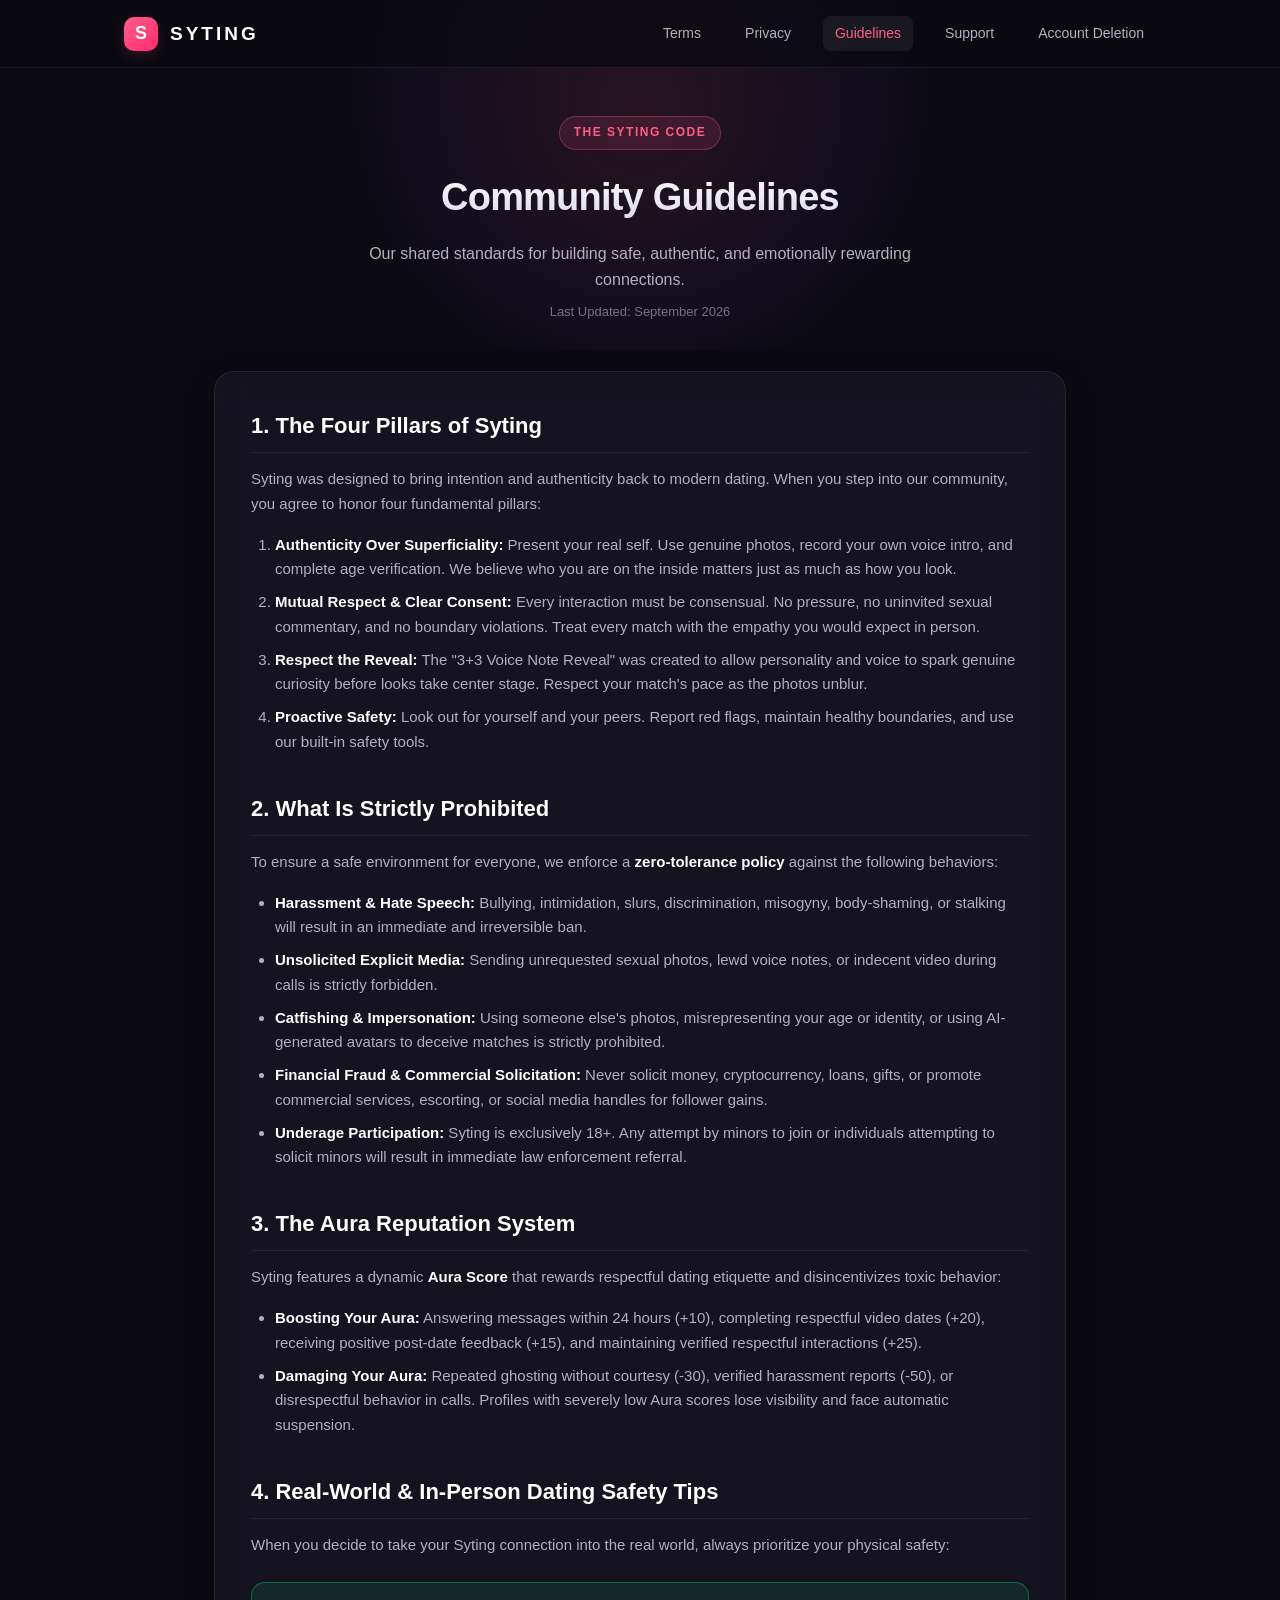
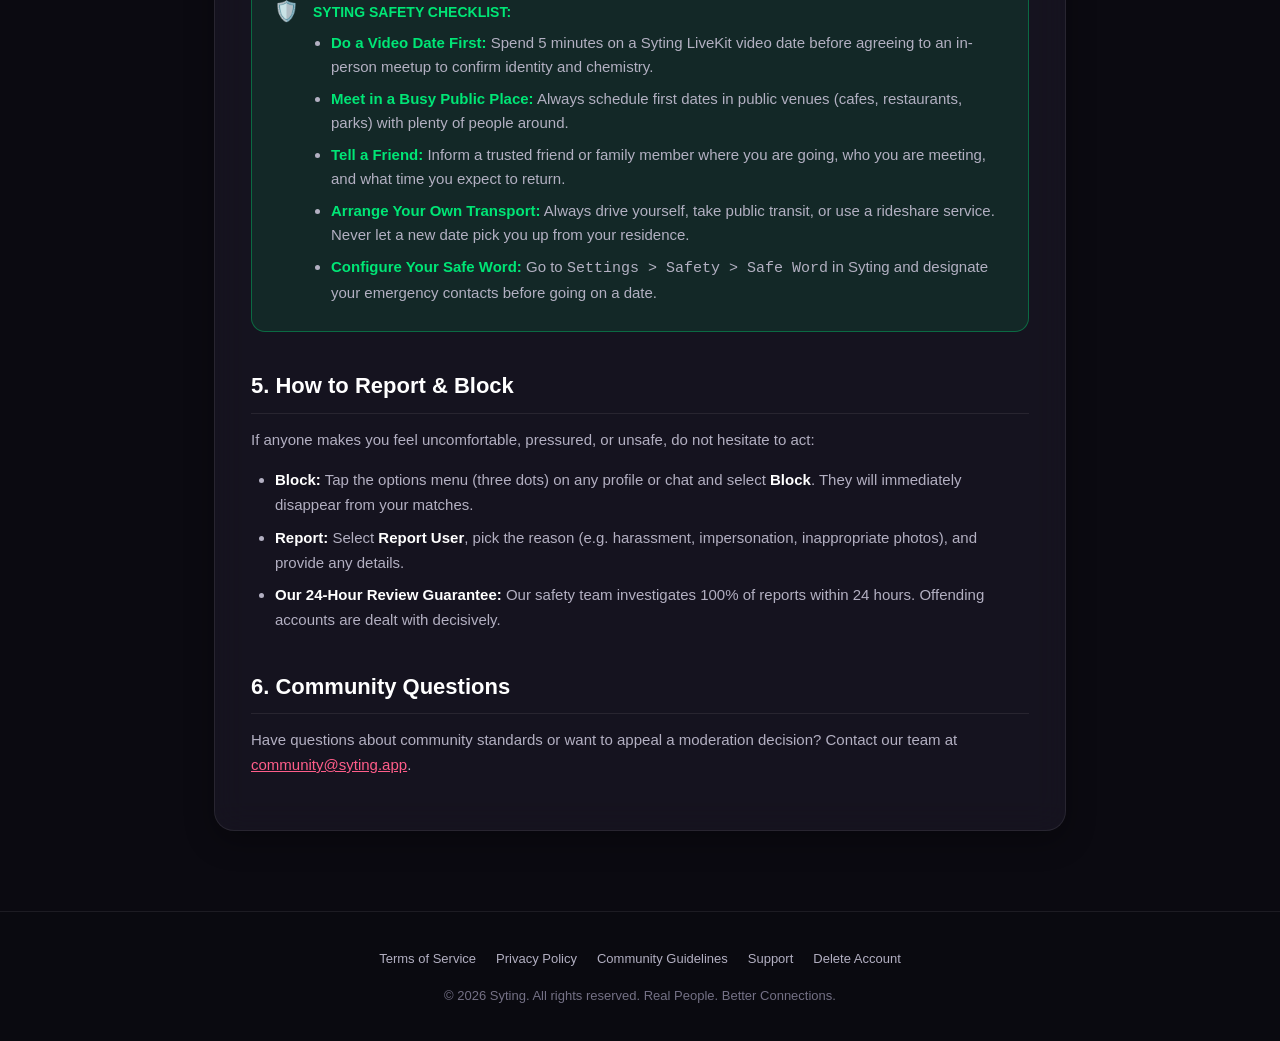
==== guidelines.html @ eaa9a4e6 "Initial commit: Syting Legal and Trust Center" ====
<!DOCTYPE html>
<html lang="en">
<head>
  <meta charset="UTF-8">
  <meta name="viewport" content="width=device-width, initial-scale=1.0">
  <title>Syting - Community Guidelines & Safety Charter</title>
  <link rel="stylesheet" href="styles.css">
  <link rel="icon" href="data:image/svg+xml,<svg xmlns='http://www.w3.org/2000/svg' viewBox='0 0 100 100'><rect width='100' height='100' rx='20' fill='%23FF5E8A'/><text x='50%' y='55%' dominant-baseline='middle' text-anchor='middle' font-size='50' font-weight='800' fill='white'>S</text></svg>">
</head>
<body>
  <header>
    <div class="nav-container">
      <a href="index.html" class="brand">
        <div class="brand-logo">S</div>
        <div class="brand-text">Syting</div>
      </a>
      <nav class="nav-links">
        <a href="terms.html">Terms</a>
        <a href="privacy.html">Privacy</a>
        <a href="guidelines.html" class="active">Guidelines</a>
        <a href="support.html">Support</a>
        <a href="delete-account.html">Account Deletion</a>
      </nav>
    </div>
  </header>

  <main>
    <div class="hero">
      <div class="badge">The Syting Code</div>
      <h1>Community Guidelines</h1>
      <p>Our shared standards for building safe, authentic, and emotionally rewarding connections.</p>
      <div class="last-updated">Last Updated: September 2026</div>
    </div>

    <div class="glass-panel prose">
      <h2>1. The Four Pillars of Syting</h2>
      <p>Syting was designed to bring intention and authenticity back to modern dating. When you step into our community, you agree to honor four fundamental pillars:</p>
      
      <ol>
        <li><strong>Authenticity Over Superficiality:</strong> Present your real self. Use genuine photos, record your own voice intro, and complete age verification. We believe who you are on the inside matters just as much as how you look.</li>
        <li><strong>Mutual Respect & Clear Consent:</strong> Every interaction must be consensual. No pressure, no uninvited sexual commentary, and no boundary violations. Treat every match with the empathy you would expect in person.</li>
        <li><strong>Respect the Reveal:</strong> The "3+3 Voice Note Reveal" was created to allow personality and voice to spark genuine curiosity before looks take center stage. Respect your match's pace as the photos unblur.</li>
        <li><strong>Proactive Safety:</strong> Look out for yourself and your peers. Report red flags, maintain healthy boundaries, and use our built-in safety tools.</li>
      </ol>

      <h2>2. What Is Strictly Prohibited</h2>
      <p>To ensure a safe environment for everyone, we enforce a <strong>zero-tolerance policy</strong> against the following behaviors:</p>
      <ul>
        <li><strong>Harassment & Hate Speech:</strong> Bullying, intimidation, slurs, discrimination, misogyny, body-shaming, or stalking will result in an immediate and irreversible ban.</li>
        <li><strong>Unsolicited Explicit Media:</strong> Sending unrequested sexual photos, lewd voice notes, or indecent video during calls is strictly forbidden.</li>
        <li><strong>Catfishing & Impersonation:</strong> Using someone else's photos, misrepresenting your age or identity, or using AI-generated avatars to deceive matches is strictly prohibited.</li>
        <li><strong>Financial Fraud & Commercial Solicitation:</strong> Never solicit money, cryptocurrency, loans, gifts, or promote commercial services, escorting, or social media handles for follower gains.</li>
        <li><strong>Underage Participation:</strong> Syting is exclusively 18+. Any attempt by minors to join or individuals attempting to solicit minors will result in immediate law enforcement referral.</li>
      </ul>

      <h2>3. The Aura Reputation System</h2>
      <p>Syting features a dynamic <strong>Aura Score</strong> that rewards respectful dating etiquette and disincentivizes toxic behavior:</p>
      <ul>
        <li><strong>Boosting Your Aura:</strong> Answering messages within 24 hours (+10), completing respectful video dates (+20), receiving positive post-date feedback (+15), and maintaining verified respectful interactions (+25).</li>
        <li><strong>Damaging Your Aura:</strong> Repeated ghosting without courtesy (-30), verified harassment reports (-50), or disrespectful behavior in calls. Profiles with severely low Aura scores lose visibility and face automatic suspension.</li>
      </ul>

      <h2>4. Real-World & In-Person Dating Safety Tips</h2>
      <p>When you decide to take your Syting connection into the real world, always prioritize your physical safety:</p>
      <div class="callout success">
        <div class="callout-icon">🛡️</div>
        <div>
          <strong>SYTING SAFETY CHECKLIST:</strong>
          <ul style="margin: 8px 0 0 18px;">
            <li><strong>Do a Video Date First:</strong> Spend 5 minutes on a Syting LiveKit video date before agreeing to an in-person meetup to confirm identity and chemistry.</li>
            <li><strong>Meet in a Busy Public Place:</strong> Always schedule first dates in public venues (cafes, restaurants, parks) with plenty of people around.</li>
            <li><strong>Tell a Friend:</strong> Inform a trusted friend or family member where you are going, who you are meeting, and what time you expect to return.</li>
            <li><strong>Arrange Your Own Transport:</strong> Always drive yourself, take public transit, or use a rideshare service. Never let a new date pick you up from your residence.</li>
            <li><strong>Configure Your Safe Word:</strong> Go to <code>Settings &gt; Safety &gt; Safe Word</code> in Syting and designate your emergency contacts before going on a date.</li>
          </ul>
        </div>
      </div>

      <h2>5. How to Report & Block</h2>
      <p>If anyone makes you feel uncomfortable, pressured, or unsafe, do not hesitate to act:</p>
      <ul>
        <li><strong>Block:</strong> Tap the options menu (three dots) on any profile or chat and select <strong>Block</strong>. They will immediately disappear from your matches.</li>
        <li><strong>Report:</strong> Select <strong>Report User</strong>, pick the reason (e.g. harassment, impersonation, inappropriate photos), and provide any details.</li>
        <li><strong>Our 24-Hour Review Guarantee:</strong> Our safety team investigates 100% of reports within 24 hours. Offending accounts are dealt with decisively.</li>
      </ul>

      <h2>6. Community Questions</h2>
      <p>Have questions about community standards or want to appeal a moderation decision? Contact our team at <a href="mailto:community@syting.app" style="color: var(--primary-pink);">community@syting.app</a>.</p>
    </div>
  </main>

  <footer>
    <div class="footer-links">
      <a href="terms.html">Terms of Service</a>
      <a href="privacy.html">Privacy Policy</a>
      <a href="guidelines.html">Community Guidelines</a>
      <a href="support.html">Support</a>
      <a href="delete-account.html">Delete Account</a>
    </div>
    <p>&copy; 2026 Syting. All rights reserved. Real People. Better Connections.</p>
  </footer>
</body>
</html>
---- styles.css ----
:root {
  --bg-dark: #0B0A11;
  --bg-card: rgba(26, 23, 38, 0.7);
  --bg-card-hover: rgba(36, 32, 54, 0.85);
  --border-glass: rgba(255, 255, 255, 0.08);
  --border-focus: rgba(255, 94, 138, 0.4);
  --primary-pink: #FF5E8A;
  --primary-crimson: #FF2A6D;
  --accent-purple: #9B51E0;
  --accent-glow: rgba(255, 94, 138, 0.15);
  --text-primary: #FFFFFF;
  --text-secondary: #B3B0C2;
  --text-muted: #747185;
  --success: #00E676;
  --warning: #FFB300;
  --danger: #FF5252;
}

* {
  margin: 0;
  padding: 0;
  box-sizing: border-box;
}

body {
  background-color: var(--bg-dark);
  color: var(--text-primary);
  font-family: -apple-system, BlinkMacSystemFont, "Segoe UI", Roboto, Helvetica, Arial, sans-serif;
  line-height: 1.65;
  -webkit-font-smoothing: antialiased;
  position: relative;
  min-height: 100vh;
  display: flex;
  flex-direction: column;
}

/* Ambient glow background */
body::before {
  content: "";
  position: fixed;
  top: -150px;
  left: 50%;
  transform: translateX(-50%);
  width: 700px;
  height: 500px;
  background: radial-gradient(circle, rgba(255, 94, 138, 0.12) 0%, rgba(155, 81, 224, 0.06) 50%, transparent 70%);
  pointer-events: none;
  z-index: -1;
}

/* Navigation Header */
header {
  position: sticky;
  top: 0;
  backdrop-filter: blur(20px);
  -webkit-backdrop-filter: blur(20px);
  background: rgba(11, 10, 17, 0.85);
  border-bottom: 1px solid var(--border-glass);
  z-index: 100;
}

.nav-container {
  max-width: 1080px;
  margin: 0 auto;
  padding: 16px 24px;
  display: flex;
  align-items: center;
  justify-content: space-between;
}

.brand {
  display: flex;
  align-items: center;
  gap: 12px;
  text-decoration: none;
}

.brand-logo {
  width: 34px;
  height: 34px;
  background: linear-gradient(135deg, var(--primary-pink), var(--primary-crimson));
  border-radius: 10px;
  display: flex;
  align-items: center;
  justify-content: center;
  color: #fff;
  font-weight: 800;
  font-size: 18px;
  box-shadow: 0 4px 14px var(--accent-glow);
}

.brand-text {
  font-size: 19px;
  font-weight: 800;
  letter-spacing: 3px;
  color: #fff;
  text-transform: uppercase;
}

nav.nav-links {
  display: flex;
  align-items: center;
  gap: 20px;
}

.nav-links a {
  color: var(--text-secondary);
  text-decoration: none;
  font-size: 14px;
  font-weight: 500;
  transition: all 0.2s ease;
  padding: 6px 12px;
  border-radius: 8px;
}

.nav-links a:hover,
.nav-links a.active {
  color: #fff;
  background: rgba(255, 255, 255, 0.06);
}

.nav-links a.active {
  color: var(--primary-pink);
}

/* Main Content Layout */
main {
  flex: 1;
  max-width: 900px;
  margin: 0 auto;
  padding: 48px 24px 80px;
  width: 100%;
}

.hero {
  text-align: center;
  margin-bottom: 48px;
}

.hero .badge {
  display: inline-block;
  padding: 6px 14px;
  background: rgba(255, 94, 138, 0.12);
  border: 1px solid rgba(255, 94, 138, 0.3);
  color: var(--primary-pink);
  border-radius: 20px;
  font-size: 12px;
  font-weight: 700;
  letter-spacing: 1.5px;
  text-transform: uppercase;
  margin-bottom: 16px;
}

.hero h1 {
  font-size: 38px;
  font-weight: 800;
  letter-spacing: -0.8px;
  margin-bottom: 12px;
  background: linear-gradient(180deg, #FFFFFF 0%, #D8D4E8 100%);
  -webkit-background-clip: text;
  -webkit-text-fill-color: transparent;
}

.hero p {
  color: var(--text-secondary);
  font-size: 16px;
  max-width: 600px;
  margin: 0 auto;
}

.last-updated {
  font-size: 13px;
  color: var(--text-muted);
  margin-top: 8px;
}

/* Glass Card */
.glass-panel {
  background: var(--bg-card);
  backdrop-filter: blur(16px);
  -webkit-backdrop-filter: blur(16px);
  border: 1px solid var(--border-glass);
  border-radius: 20px;
  padding: 36px;
  box-shadow: 0 10px 30px rgba(0, 0, 0, 0.3);
}

/* Prose formatting */
.prose h2 {
  font-size: 22px;
  font-weight: 700;
  color: #fff;
  margin: 36px 0 14px;
  padding-bottom: 8px;
  border-bottom: 1px solid rgba(255, 255, 255, 0.08);
  display: flex;
  align-items: center;
  gap: 10px;
}

.prose h2:first-child {
  margin-top: 0;
}

.prose h3 {
  font-size: 17px;
  font-weight: 600;
  color: #E8E6F0;
  margin: 24px 0 8px;
}

.prose p {
  color: var(--text-secondary);
  font-size: 15px;
  margin-bottom: 16px;
}

.prose ul, .prose ol {
  color: var(--text-secondary);
  font-size: 15px;
  margin-left: 24px;
  margin-bottom: 18px;
}

.prose li {
  margin-bottom: 8px;
}

.prose strong {
  color: #fff;
}

/* Callout Box (Emergency & Privacy Guarantees) */
.callout {
  border-radius: 14px;
  padding: 18px 22px;
  margin: 24px 0;
  display: flex;
  gap: 14px;
  align-items: flex-start;
  font-size: 14px;
  line-height: 1.6;
}

.callout.danger {
  background: rgba(255, 82, 82, 0.1);
  border: 1px solid rgba(255, 82, 82, 0.35);
  color: #FFC0C0;
}

.callout.danger strong {
  color: #FF7070;
}

.callout.success {
  background: rgba(0, 230, 118, 0.1);
  border: 1px solid rgba(0, 230, 118, 0.35);
  color: #B9F6CA;
}

.callout.success strong {
  color: #00E676;
}

.callout.info {
  background: rgba(155, 81, 224, 0.12);
  border: 1px solid rgba(155, 81, 224, 0.35);
  color: #D6C2F7;
}

.callout.info strong {
  color: #B388FF;
}

.callout-icon {
  font-size: 20px;
  line-height: 1;
}

/* Hub Grid on Index page */
.hub-grid {
  display: grid;
  grid-template-columns: repeat(auto-fit, minmax(260px, 1fr));
  gap: 20px;
  margin-top: 32px;
}

.hub-card {
  background: var(--bg-card);
  border: 1px solid var(--border-glass);
  border-radius: 18px;
  padding: 26px;
  text-decoration: none;
  transition: all 0.25s cubic-bezier(0.2, 0.8, 0.2, 1);
  display: flex;
  flex-direction: column;
}

.hub-card:hover {
  background: var(--bg-card-hover);
  border-color: rgba(255, 94, 138, 0.4);
  transform: translateY(-3px);
  box-shadow: 0 12px 28px rgba(0, 0, 0, 0.4);
}

.hub-card-icon {
  font-size: 32px;
  margin-bottom: 14px;
}

.hub-card h3 {
  font-size: 18px;
  color: #fff;
  font-weight: 700;
  margin-bottom: 8px;
}

.hub-card p {
  color: var(--text-secondary);
  font-size: 14px;
  flex: 1;
  margin-bottom: 16px;
}

.hub-card .action-link {
  color: var(--primary-pink);
  font-size: 13px;
  font-weight: 700;
  display: flex;
  align-items: center;
  gap: 4px;
}

/* FAQ Accordions */
.faq-item {
  border: 1px solid var(--border-glass);
  border-radius: 12px;
  margin-bottom: 12px;
  overflow: hidden;
  background: rgba(255, 255, 255, 0.02);
}

.faq-question {
  width: 100%;
  text-align: left;
  background: none;
  border: none;
  padding: 18px 20px;
  font-size: 16px;
  font-weight: 600;
  color: #fff;
  cursor: pointer;
  display: flex;
  justify-content: space-between;
  align-items: center;
}

.faq-answer {
  padding: 0 20px 18px;
  color: var(--text-secondary);
  font-size: 14px;
  line-height: 1.6;
}

/* Contact & Request Forms */
.form-group {
  margin-bottom: 18px;
}

.form-group label {
  display: block;
  font-size: 13px;
  font-weight: 600;
  color: var(--text-secondary);
  margin-bottom: 6px;
}

.form-control {
  width: 100%;
  background: rgba(0, 0, 0, 0.4);
  border: 1px solid var(--border-glass);
  border-radius: 10px;
  padding: 12px 14px;
  color: #fff;
  font-size: 14px;
  transition: border-color 0.2s;
}

.form-control:focus {
  outline: none;
  border-color: var(--primary-pink);
  box-shadow: 0 0 0 3px rgba(255, 94, 138, 0.15);
}

textarea.form-control {
  min-height: 120px;
  resize: vertical;
}

.btn-primary {
  background: linear-gradient(135deg, var(--primary-pink), var(--primary-crimson));
  color: #fff;
  border: none;
  border-radius: 12px;
  padding: 14px 26px;
  font-size: 15px;
  font-weight: 700;
  cursor: pointer;
  transition: all 0.2s;
  box-shadow: 0 4px 16px var(--accent-glow);
  width: 100%;
}

.btn-primary:hover {
  opacity: 0.93;
  transform: translateY(-1px);
}

.btn-danger {
  background: linear-gradient(135deg, #FF5252, #D32F2F);
  color: #fff;
  border: none;
  border-radius: 12px;
  padding: 14px 26px;
  font-size: 15px;
  font-weight: 700;
  cursor: pointer;
  transition: all 0.2s;
  width: 100%;
}

/* Footer */
footer {
  border-top: 1px solid var(--border-glass);
  background: rgba(11, 10, 17, 0.9);
  padding: 36px 24px;
  text-align: center;
  color: var(--text-muted);
  font-size: 13px;
  margin-top: auto;
}

.footer-links {
  display: flex;
  justify-content: center;
  gap: 20px;
  margin-bottom: 16px;
  flex-wrap: wrap;
}

.footer-links a {
  color: var(--text-secondary);
  text-decoration: none;
  transition: color 0.2s;
}

.footer-links a:hover {
  color: #fff;
}

/* Mobile responsive */
@media (max-width: 768px) {
  .nav-container {
    flex-direction: column;
    gap: 12px;
  }
  nav.nav-links {
    flex-wrap: wrap;
    justify-content: center;
    gap: 8px;
  }
  .glass-panel {
    padding: 24px 18px;
  }
  .hero h1 {
    font-size: 28px;
  }
}
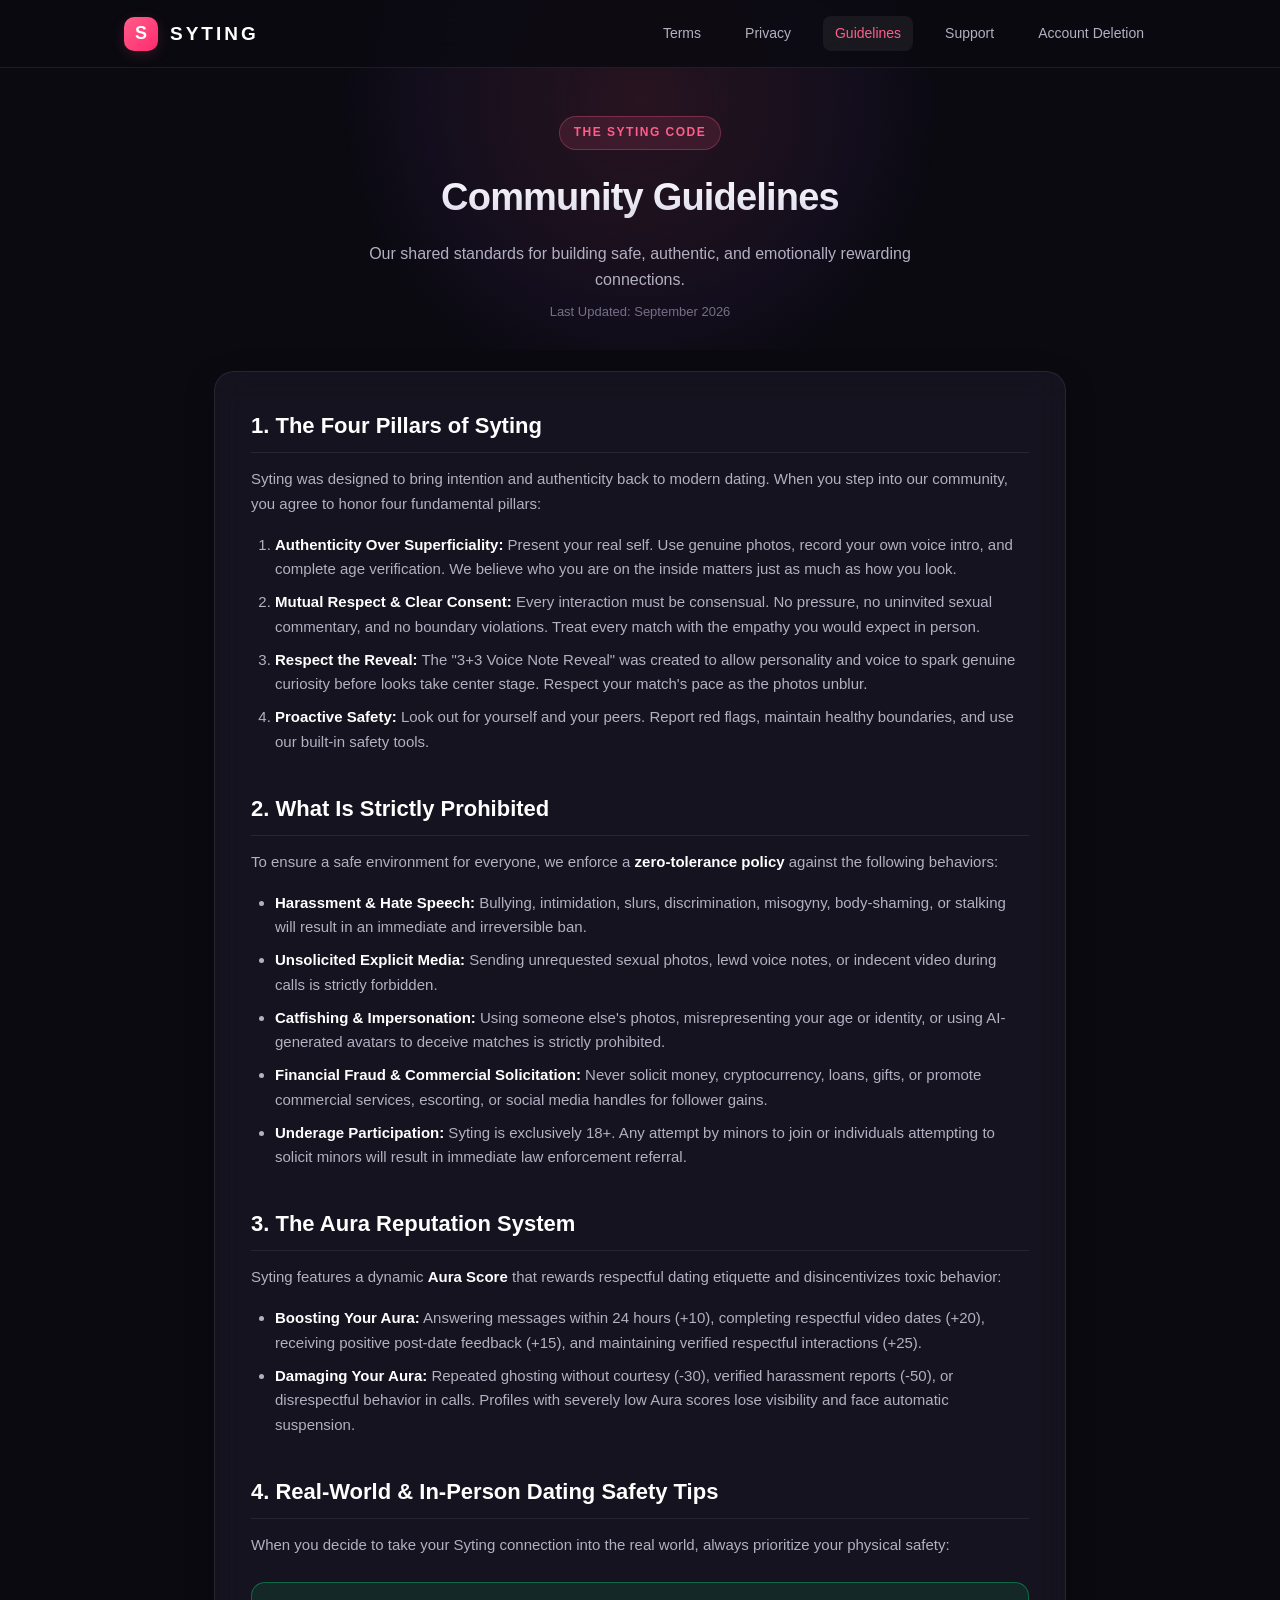
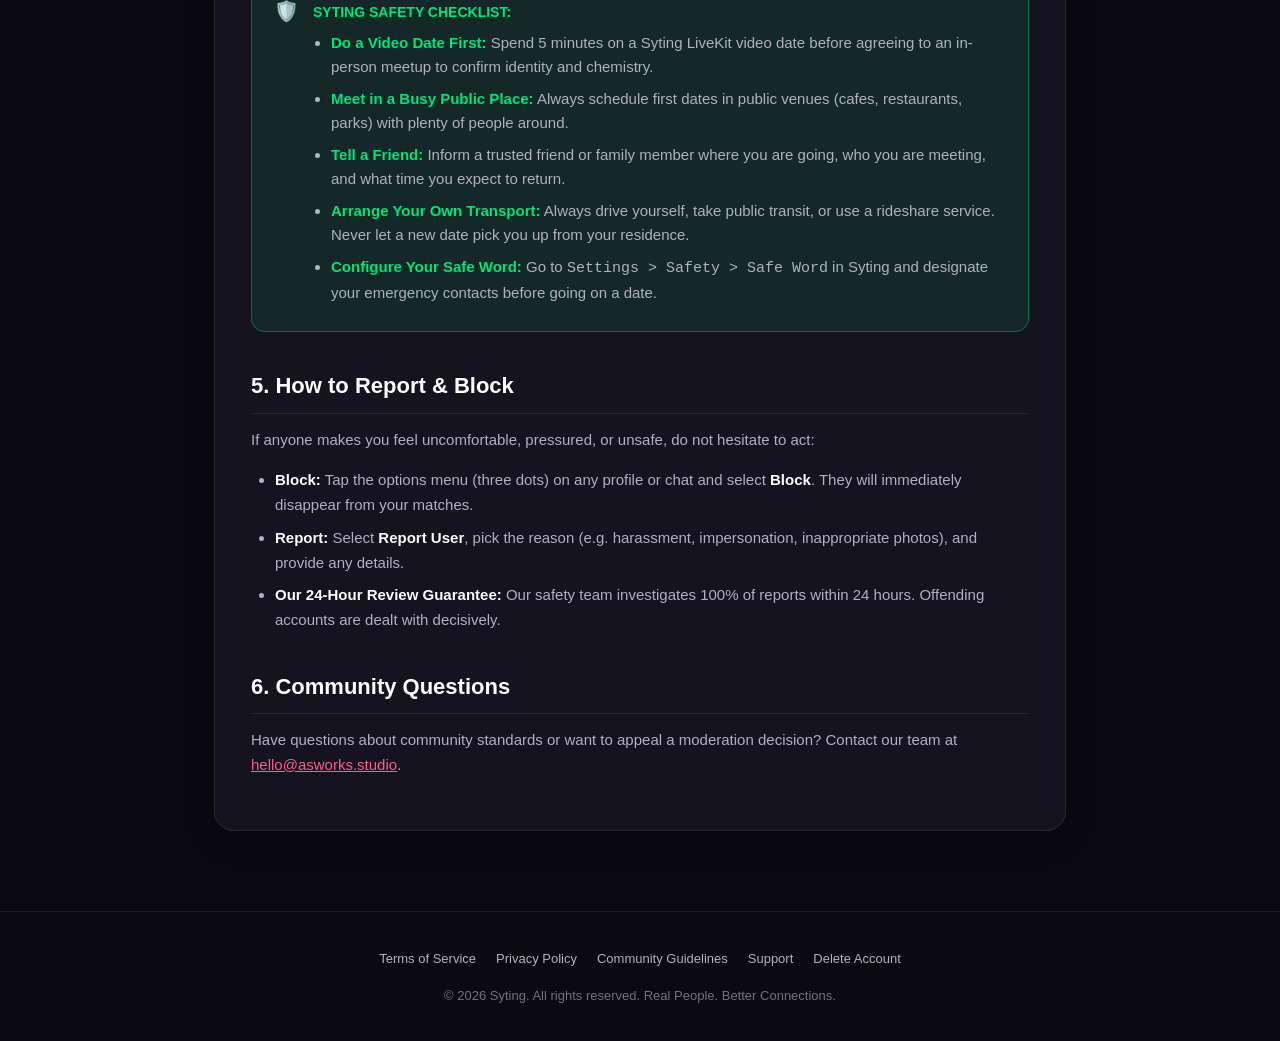
==== commit 4c65ba39: "docs: publish reviewed privacy, support and account deletion updates" ====
--- a/guidelines.html
+++ b/guidelines.html
@@ -85,7 +85,7 @@
       </ul>
 
       <h2>6. Community Questions</h2>
-      <p>Have questions about community standards or want to appeal a moderation decision? Contact our team at <a href="mailto:community@syting.app" style="color: var(--primary-pink);">community@syting.app</a>.</p>
+      <p>Have questions about community standards or want to appeal a moderation decision? Contact our team at <a href="mailto:hello@asworks.studio" style="color: var(--primary-pink);">hello@asworks.studio</a>.</p>
     </div>
   </main>
 
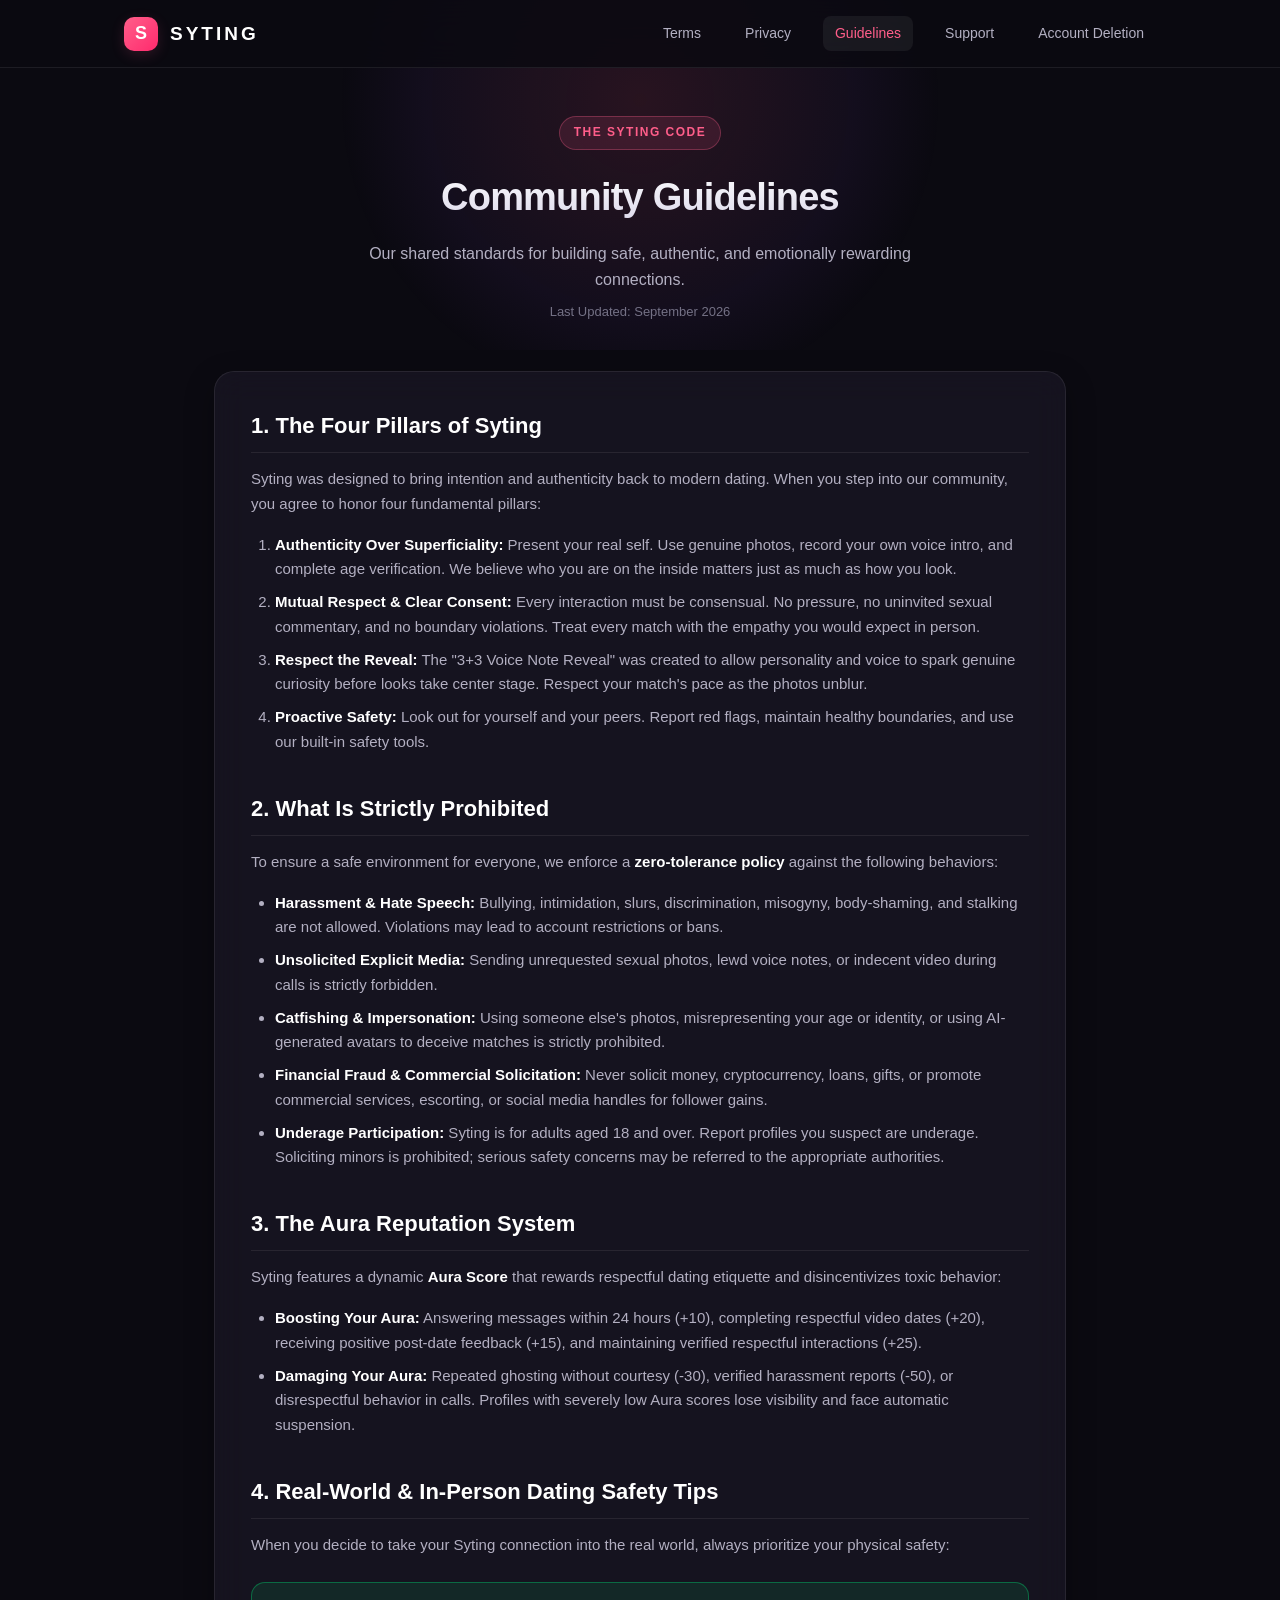
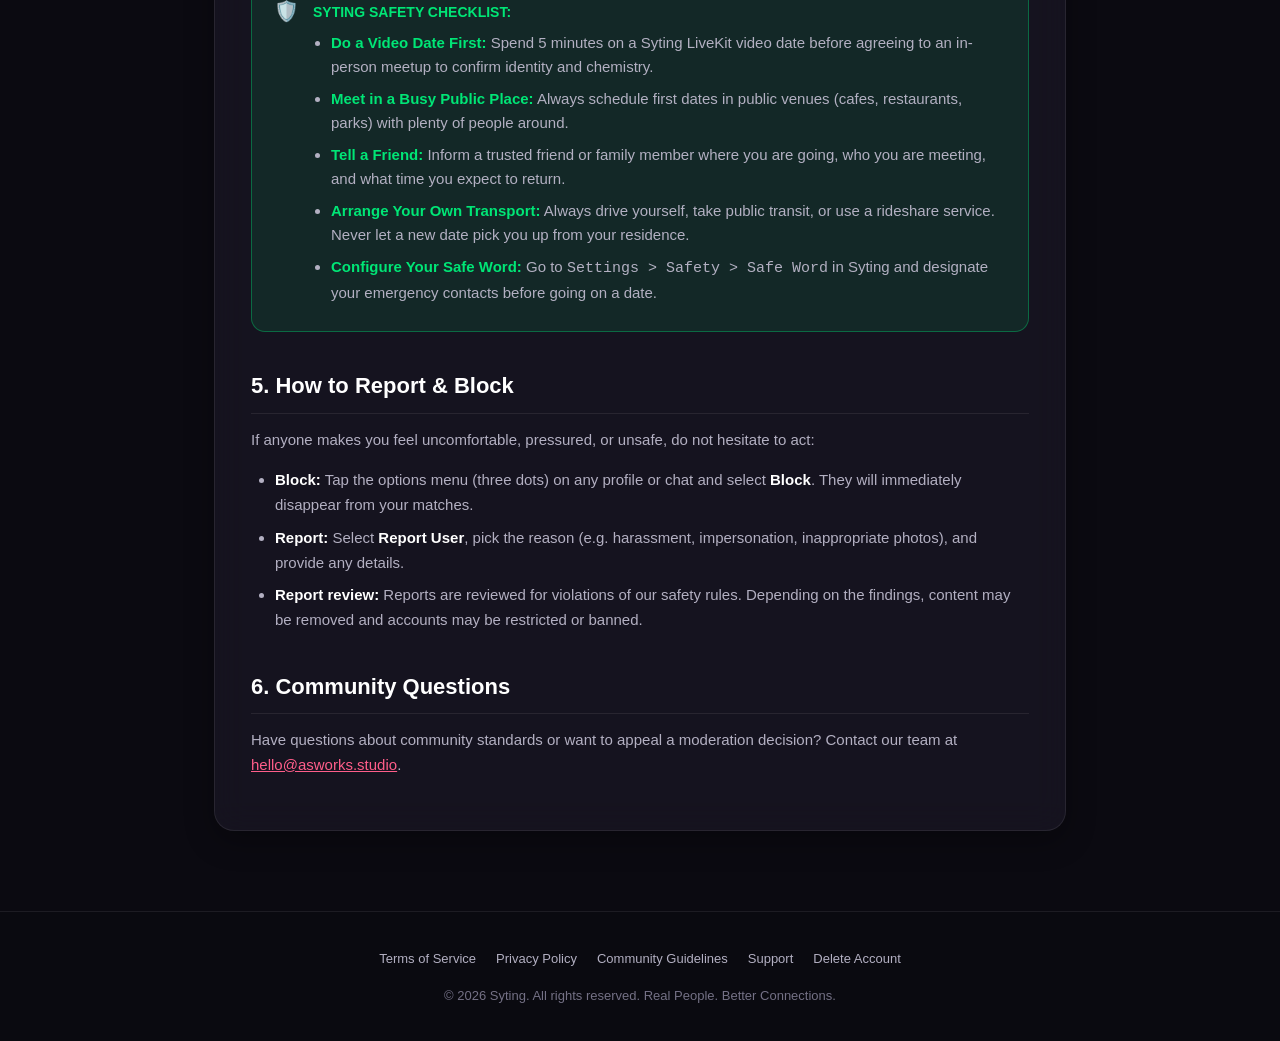
==== commit 5fcd5932: "Correct privacy, safety and support information for launch" ====
--- a/guidelines.html
+++ b/guidelines.html
@@ -46,11 +46,11 @@
       <h2>2. What Is Strictly Prohibited</h2>
       <p>To ensure a safe environment for everyone, we enforce a <strong>zero-tolerance policy</strong> against the following behaviors:</p>
       <ul>
-        <li><strong>Harassment & Hate Speech:</strong> Bullying, intimidation, slurs, discrimination, misogyny, body-shaming, or stalking will result in an immediate and irreversible ban.</li>
+        <li><strong>Harassment & Hate Speech:</strong> Bullying, intimidation, slurs, discrimination, misogyny, body-shaming, and stalking are not allowed. Violations may lead to account restrictions or bans.</li>
         <li><strong>Unsolicited Explicit Media:</strong> Sending unrequested sexual photos, lewd voice notes, or indecent video during calls is strictly forbidden.</li>
         <li><strong>Catfishing & Impersonation:</strong> Using someone else's photos, misrepresenting your age or identity, or using AI-generated avatars to deceive matches is strictly prohibited.</li>
         <li><strong>Financial Fraud & Commercial Solicitation:</strong> Never solicit money, cryptocurrency, loans, gifts, or promote commercial services, escorting, or social media handles for follower gains.</li>
-        <li><strong>Underage Participation:</strong> Syting is exclusively 18+. Any attempt by minors to join or individuals attempting to solicit minors will result in immediate law enforcement referral.</li>
+        <li><strong>Underage Participation:</strong> Syting is for adults aged 18 and over. Report profiles you suspect are underage. Soliciting minors is prohibited; serious safety concerns may be referred to the appropriate authorities.</li>
       </ul>
 
       <h2>3. The Aura Reputation System</h2>
@@ -81,7 +81,7 @@
       <ul>
         <li><strong>Block:</strong> Tap the options menu (three dots) on any profile or chat and select <strong>Block</strong>. They will immediately disappear from your matches.</li>
         <li><strong>Report:</strong> Select <strong>Report User</strong>, pick the reason (e.g. harassment, impersonation, inappropriate photos), and provide any details.</li>
-        <li><strong>Our 24-Hour Review Guarantee:</strong> Our safety team investigates 100% of reports within 24 hours. Offending accounts are dealt with decisively.</li>
+        <li><strong>Report review:</strong> Reports are reviewed for violations of our safety rules. Depending on the findings, content may be removed and accounts may be restricted or banned.</li>
       </ul>
 
       <h2>6. Community Questions</h2>
